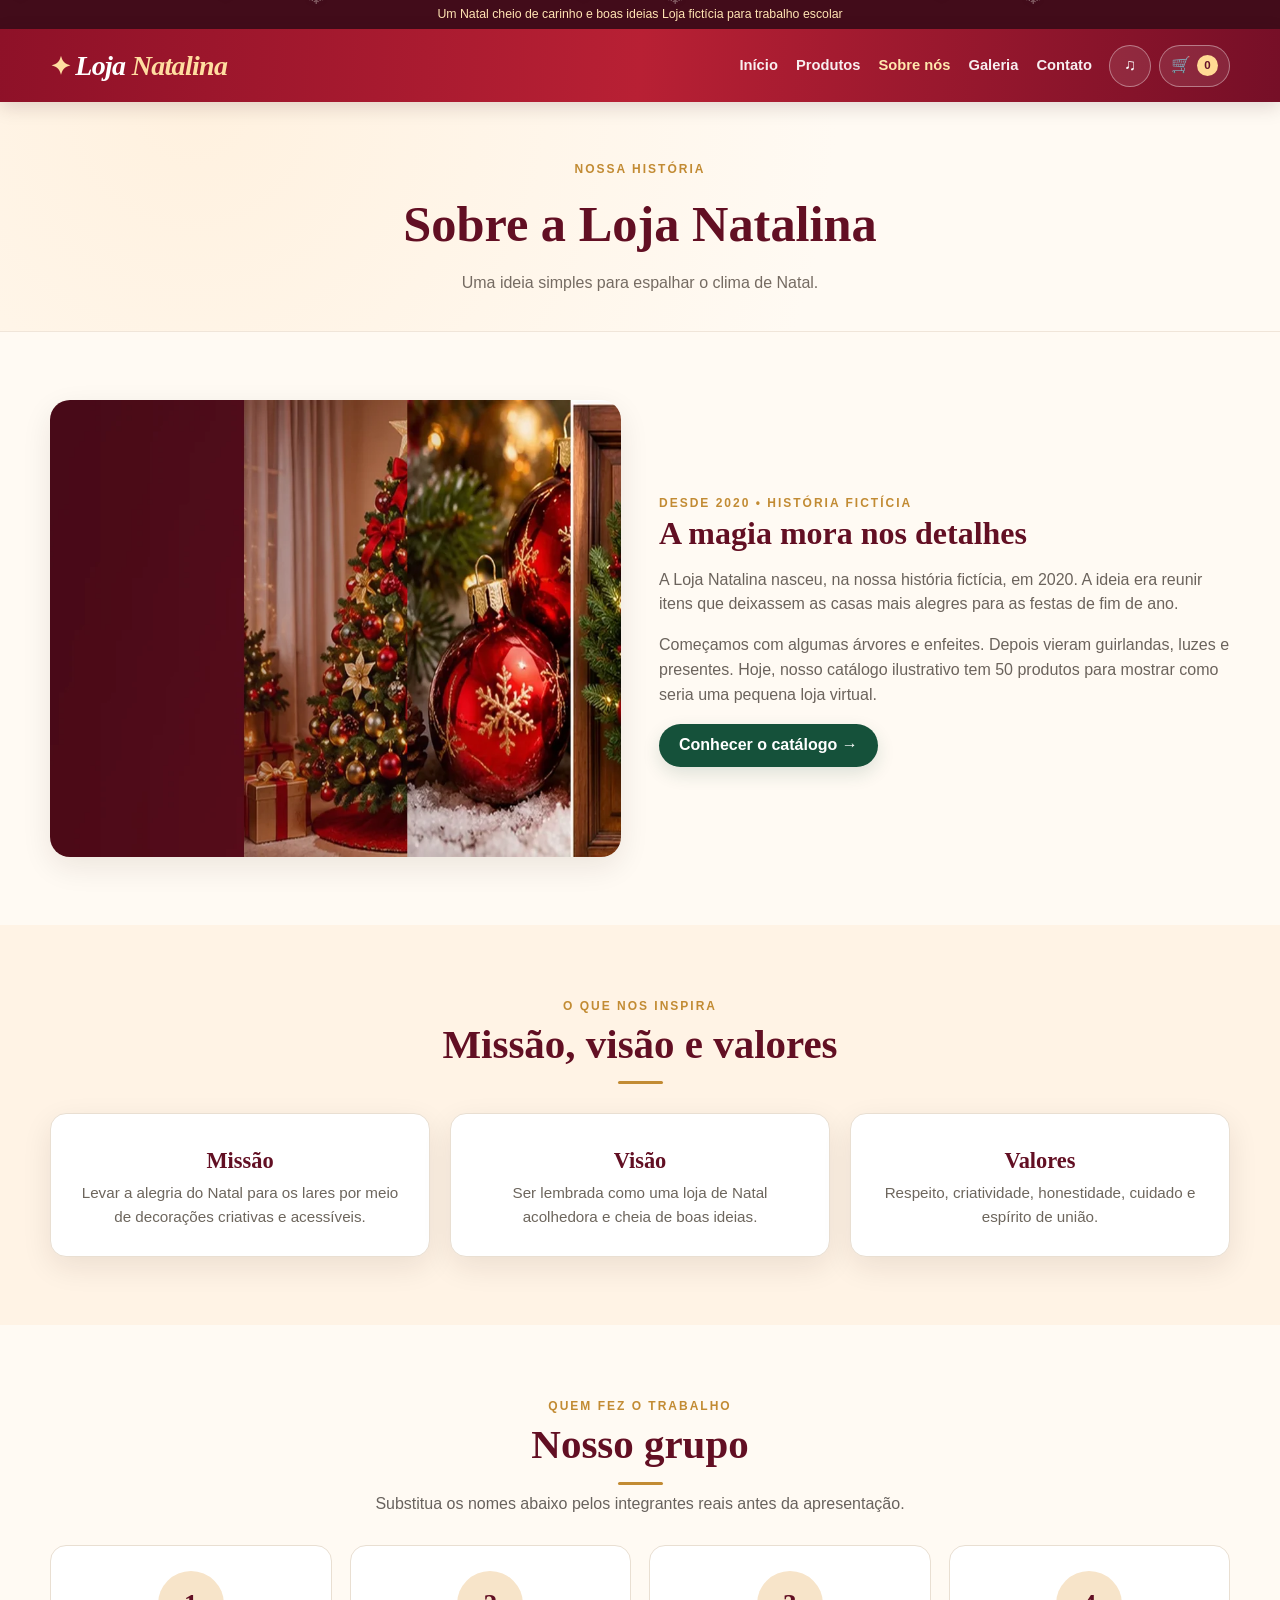
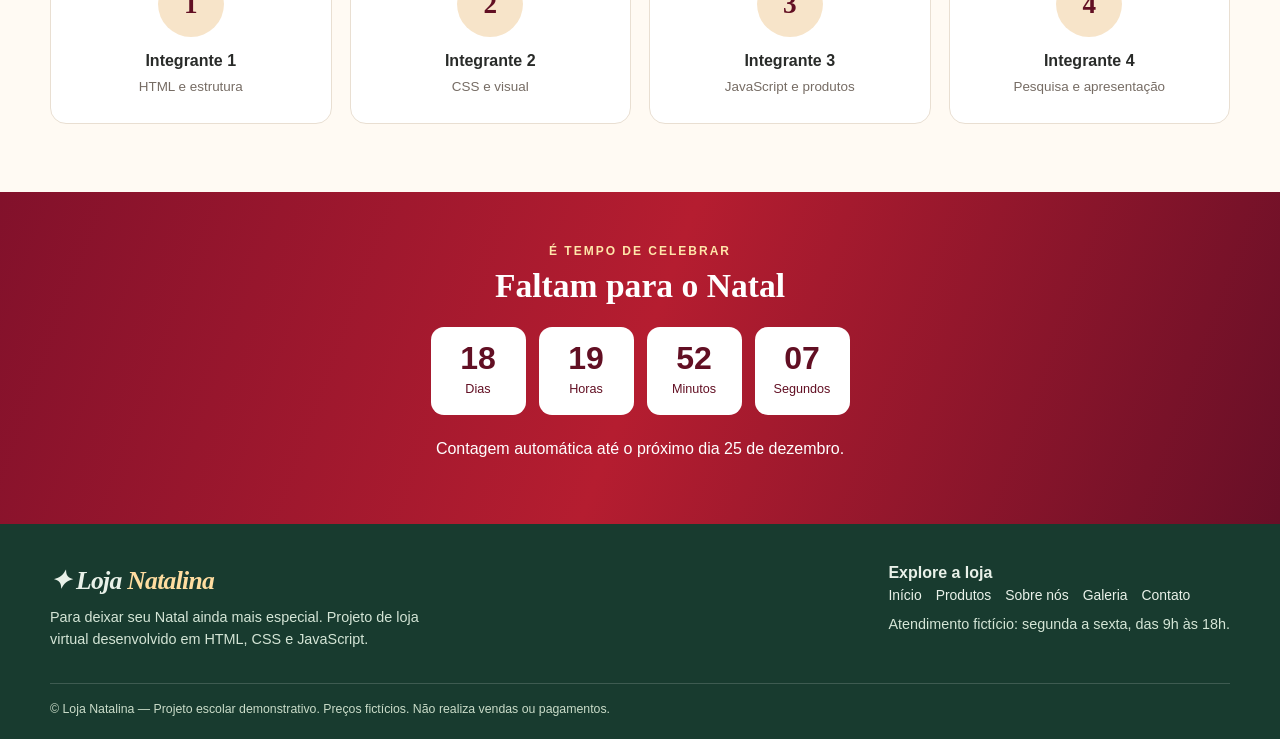
==== sobre.html @ 56fd2775 "Add files via upload" ====
<!DOCTYPE html>
<html lang="pt-BR">
<head>
  <meta charset="UTF-8">
  <meta name="viewport" content="width=device-width, initial-scale=1.0">
  <meta name="description" content="História fictícia, missão, visão, valores e contagem regressiva da Loja Natalina.">
  <meta name="theme-color" content="#8e1128">
  <title>Sobre nós | Loja Natalina</title>
  <link rel="icon" type="image/svg+xml" href="img/banners/favicon.svg">
  <link rel="stylesheet" href="css/style.css">
  <link rel="stylesheet" href="css/responsivo.css">
</head>
<body>
  <div class="topo-aviso">Um Natal cheio de carinho e boas ideias  Loja fictícia para trabalho escolar</div>
  <header class="cabecalho">
    <div class="container barra-navegacao">
      <a class="marca" href="index.html" aria-label="Loja Natalina - página inicial"><span class="icone-marca" aria-hidden="true">✦</span>Loja <span>Natalina</span></a>
      <nav id="menu" class="navegacao" aria-label="Navegação principal">
        <a href="index.html">Início</a>
<a href="produtos.html">Produtos</a>
<a href="sobre.html" class="ativo" aria-current="page">Sobre nós</a>
<a href="galeria.html">Galeria</a>
<a href="contato.html">Contato</a>
      </nav>
      <div class="acoes-topo">
        <button type="button" class="botao-cabecalho" id="botaoSom" title="Ouvir sininho de Natal" aria-label="Ouvir sininho de Natal">♫</button>
        <button type="button" class="botao-cabecalho" id="abrirCarrinho" title="Abrir carrinho" aria-expanded="false" aria-controls="fundoCarrinho" aria-label="Abrir carrinho de demonstração">🛒 <span id="numeroCarrinho" class="numero-carrinho" aria-live="polite">0</span></button>
        <button type="button" class="botao-cabecalho botao-menu" id="botaoMenu" aria-label="Abrir menu" aria-expanded="false" aria-controls="menu">☰</button>
      </div>
    </div>
  </header>
  <main>
    <section class="faixa-titulo"><div class="container"><span class="marca-texto">Nossa história</span><h1>Sobre a Loja Natalina</h1><p>Uma ideia simples para espalhar o clima de Natal.</p></div></section>
    <section class="secao"><div class="container sobre-historia">
      <img src="img/banners/banner-1.webp" alt="Decoração natalina com árvores, luzes e enfeites" loading="lazy">
      <div><span class="marca-texto">Desde 2020 • história fictícia</span><h2>A magia mora nos detalhes</h2>
        <p>A Loja Natalina nasceu, na nossa história fictícia, em 2020. A ideia era reunir itens que deixassem as casas mais alegres para as festas de fim de ano.</p>
        <p>Começamos com algumas árvores e enfeites. Depois vieram guirlandas, luzes e presentes. Hoje, nosso catálogo ilustrativo tem 50 produtos para mostrar como seria uma pequena loja virtual.</p>
        <a href="produtos.html" class="btn btn-verde">Conhecer o catálogo →</a>
      </div>
    </div></section>
    <section class="secao" style="background:#fff3e5"><div class="container">
      <div class="titulo-secao"><span class="marca-texto">O que nos inspira</span><h2>Missão, visão e valores</h2></div>
      <div class="grade-valores">
        <article class="valor-card"><div class="simbolo" aria-hidden="true"></div><h3>Missão</h3><p>Levar a alegria do Natal para os lares por meio de decorações criativas e acessíveis.</p></article>
        <article class="valor-card"><div class="simbolo" aria-hidden="true"></div><h3>Visão</h3><p>Ser lembrada como uma loja de Natal acolhedora e cheia de boas ideias.</p></article>
        <article class="valor-card"><div class="simbolo" aria-hidden="true"></div><h3>Valores</h3><p>Respeito, criatividade, honestidade, cuidado e espírito de união.</p></article>
      </div>
    </div></section>
    <section class="secao"><div class="container"><div class="titulo-secao"><span class="marca-texto">Quem fez o trabalho</span><h2>Nosso grupo</h2><p>Substitua os nomes abaixo pelos integrantes reais antes da apresentação.</p></div>
      <div class="grade-equipe">
        <div class="pessoa-card"><div class="avatar">1</div><h3>Integrante 1</h3><p>HTML e estrutura</p></div>
        <div class="pessoa-card"><div class="avatar">2</div><h3>Integrante 2</h3><p>CSS e visual</p></div>
        <div class="pessoa-card"><div class="avatar">3</div><h3>Integrante 3</h3><p>JavaScript e produtos</p></div>
        <div class="pessoa-card"><div class="avatar">4</div><h3>Integrante 4</h3><p>Pesquisa e apresentação</p></div>
      </div>
    </div></section>
    <section class="contagem-area" aria-label="Contagem regressiva para o Natal"><div class="container"><span class="marca-texto" style="color:#ffe6aa">É tempo de celebrar</span><h2 id="mensagemNatal">Faltam para o Natal</h2>
      <div class="contagem" role="timer"><div class="tempo"><strong id="dias">00</strong><span>Dias</span></div><div class="tempo"><strong id="horas">00</strong><span>Horas</span></div><div class="tempo"><strong id="minutos">00</strong><span>Minutos</span></div><div class="tempo"><strong id="segundos">00</strong><span>Segundos</span></div></div>
      <p>Contagem automática até o próximo dia 25 de dezembro.</p>
    </div></section>

  </main>
  <footer class="rodape">
    <div class="container">
      <div class="rodape-topo">
        <div>
          <a href="index.html" class="marca">✦ Loja <span>Natalina</span></a>
          <p>Para deixar seu Natal ainda mais especial. Projeto de loja virtual desenvolvido em HTML, CSS e JavaScript.</p>
        </div>
        <div>
          <strong>Explore a loja</strong>
          <div class="links-rodape"><a href="index.html">Início</a><a href="produtos.html">Produtos</a><a href="sobre.html">Sobre nós</a><a href="galeria.html">Galeria</a><a href="contato.html">Contato</a></div>
          <p>Atendimento fictício: segunda a sexta, das 9h às 18h.</p>
        </div>
      </div>
      <div class="rodape-inferior">© Loja Natalina — Projeto escolar demonstrativo. Preços fictícios. Não realiza vendas ou pagamentos.</div>
    </div>
  </footer>
  <!-- Carrinho compartilhado em todas as páginas. -->
  <div id="fundoCarrinho" class="fundo-carrinho">
    <aside class="painel-carrinho" role="dialog" aria-modal="true" aria-label="Seu carrinho de demonstração">
      <div class="painel-topo"><h2>Seu carrinho</h2><button type="button" class="botao-fechar" id="fecharCarrinho" aria-label="Fechar carrinho">×</button></div>
      <p>Escolha seus produtos preferidos para ver o total.</p>
      <div id="itensCarrinho" class="itens-carrinho"></div>
      <p id="carrinhoVazio" class="vazio">Seu carrinho está vazio.</p>
      <div class="total-carrinho">
        <p><span>Total</span><span id="totalCarrinho">R$ 0,00</span></p>
        <small>Somente demonstração: nenhuma compra ou cobrança é realizada.</small>
        <button id="limparCarrinho" type="button" class="btn btn-outline" style="width:100%">Esvaziar carrinho</button>
      </div>
    </aside>
  </div>
  <!-- Modal de produto: abre ao clicar em 'Detalhes'. -->
  <dialog id="modalProduto" class="modal" aria-label="Detalhes do produto">
    <div class="modal-corpo">
      <div class="modal-titulo"><h2>Detalhes do produto</h2><button type="button" class="botao-fechar" id="fecharModalProduto" aria-label="Fechar detalhes">×</button></div>
      <div class="modal-produto-grid" id="conteudoModalProduto"></div>
    </div>
  </dialog>
  <div id="toast" class="toast" role="status" aria-live="polite"></div>
  <script src="js/produtos.js"></script>
  <script src="js/script.js"></script>
</body>
</html>
---- css/style.css ----
/* LOJA NATALINA - Estilos principais (HTML + CSS simples) */
:root {
  --vermelho: #a61931;
  --vinho: #620f23;
  --verde: #15513a;
  --verde-claro: #217452;
  --ouro: #c28b33;
  --creme: #fffaf3;
  --texto: #292b29;
  --borda: #e9dfd2;
  --sombra: 0 10px 30px rgba(43, 24, 15, .09);
}
* { box-sizing: border-box; }
html { scroll-behavior: smooth; }
body { margin: 0; min-width: 280px; font-family: Arial, Helvetica, sans-serif; background: var(--creme); color: var(--texto); line-height: 1.55; }
body.sem-rolagem { overflow: hidden; }
a { color: inherit; text-decoration: none; }
button, input, select, textarea { font: inherit; }
button { cursor: pointer; }
img { max-width: 100%; display: block; }
/* Impede que textos longos e caixas causem rolagem lateral. */
main, section, .container { min-width: 0; }
p, h1, h2, h3 { overflow-wrap: break-word; }
:focus-visible { outline: 3px solid var(--ouro); outline-offset: 3px; }
.container { width: min(1180px, calc(100% - 40px)); margin-inline: auto; }
.btn { display: inline-flex; align-items: center; justify-content: center; gap: 8px; min-height: 43px; border: none; padding: 11px 20px; border-radius: 999px; font-weight: 700; line-height: 1.3; text-align: center; transition: transform .2s, background .2s, box-shadow .2s; }
.btn:hover { transform: translateY(-2px); }
.btn-verde { background: var(--verde); color: white; box-shadow: 0 7px 18px #15513a24; }
.btn-verde:hover { background: var(--verde-claro); }
.btn-vermelho { background: var(--vermelho); color: white; }
.btn-vermelho:hover { background: #8b1027; }
.btn-claro { background: white; color: var(--vinho); }
.btn-outline { color: var(--verde); border: 1px solid #aac2b8; background: white; }
.btn-pequeno { min-height: 38px; font-size: .88rem; padding: 8px 13px; }
.btn-texto { background: none; border: 0; color: var(--vinho); text-decoration: underline; font-weight: 700; padding: 8px; }
.etiqueta { display: inline-block; font-size: .72rem; font-weight: 700; color: #72511f; background: #fff1d7; padding: 4px 9px; border-radius: 999px; }
.topo-aviso { background: #420c1a; color: #ffe4b3; text-align: center; padding: 5px 16px; font-size: .77rem; }
.cabecalho { background: linear-gradient(95deg,#8e1128,#b82034 50%,#760f27); color: white; position: sticky; top: 0; z-index: 60; box-shadow: 0 5px 18px #30051626; }
.barra-navegacao { display: flex; align-items: center; min-height: 73px; gap: 17px; }
.marca { font-family: Georgia, serif; font-size: 1.75rem; font-style: italic; font-weight: 700; white-space: nowrap; letter-spacing: -.7px; }
.marca span { color: #ffdda0; }
.marca .icone-marca { font-family: Arial; font-style: normal; font-size: 1.55rem; margin-right: 5px; }
.navegacao { display: flex; gap: 18px; margin-left: auto; align-items: center; white-space: nowrap; }
.navegacao a { font-size: .92rem; font-weight: 700; opacity: .93; padding-block: 10px; }
.navegacao a:hover, .navegacao .ativo { color: #ffe8ae; opacity: 1; }
.acoes-topo { display: flex; gap: 8px; align-items: center; flex-shrink: 0; }
.botao-cabecalho { background: #ffffff18; color: white; border: 1px solid #ffffff63; border-radius: 40px; min-width: 42px; height: 42px; padding: 0 11px; display: inline-flex; align-items: center; justify-content: center; gap: 6px; font-size: 1rem; }
.botao-cabecalho:hover { background: #ffffff31; }
.numero-carrinho { display: grid; place-items: center; background: #ffda94; color: #64112a; border-radius: 50%; font-weight: 800; min-width: 21px; height: 21px; font-size: .72rem; }
.botao-menu { display: none; }
.titulo-secao { text-align: center; margin: 0 auto 29px; max-width: 720px; }
.titulo-secao h1, .titulo-secao h2 { color: var(--vinho); font-family: Georgia, serif; font-size: clamp(1.9rem,3.2vw,2.8rem); line-height: 1.15; margin: 4px 0 7px; }
.titulo-secao p { margin: 0; color: #68625d; }
.titulo-secao h1::after, .titulo-secao h2::after { content: ''; display: block; width: 45px; height: 3px; margin: 13px auto 0; border-radius: 5px; background: var(--ouro); }
.marca-texto { font-size: .75rem; font-weight: 800; letter-spacing: 2px; color: var(--ouro); text-transform: uppercase; }
.secao { padding: 68px 0; }
.secao-curta { padding: 40px 0 65px; }
.faixa-titulo { text-align: center; padding: 54px 0 35px; border-bottom: 1px solid #f0e5d9; background: radial-gradient(circle at 15% 0,#fff1df,#fffaf3 58%); }
.faixa-titulo h1 { font-family: Georgia, serif; font-size: clamp(2.1rem,5vw,3.15rem); color: var(--vinho); margin: 4px 0 8px; }
.faixa-titulo p { margin: 0; color: #756b62; }
/* Carrossel do início */
.hero { position: relative; background: var(--vinho); color: white; overflow: hidden; min-height: 540px; }
.slide { display: none; min-height: 540px; position: relative; background-size: cover; background-position: center; }
.slide.ativo { display: flex; align-items: center; animation: aparecer .5s ease; }
.slide::before { content: ''; position: absolute; inset: 0; background: linear-gradient(90deg,#3a0719e8,#650f22bb 44%,#380b1933 100%); }
.slide .container { position: relative; z-index: 1; }
.slide-conteudo { width: min(590px,70%); padding: 75px 0 100px; }
.slide-conteudo .chamada { font-size: .78rem; color: #ffe8ad; letter-spacing: 2.4px; font-weight: 700; text-transform: uppercase; }
.slide h1, .slide h2 { font-family: Georgia,serif; font-size: clamp(2.7rem,5.5vw,4.7rem); line-height: 1.08; margin: 12px 0 16px; text-shadow: 0 2px 10px #30091a58; }
.slide p { font-size: 1.09rem; line-height: 1.55; max-width: 470px; margin-bottom: 27px; color: #fff5eb; }
.controles-slide { position: absolute; bottom: 24px; left: 50%; transform: translateX(-50%); display: flex; gap: 15px; align-items: center; z-index: 3; }
.seta-slide { border: 1px solid #ffffff90; width: 42px; height: 42px; border-radius: 50%; background: #490e22bd; color: white; font-size: 1.5rem; }
.seta-slide:hover { background: var(--vinho); }
.pontos-slide { display: flex; gap: 8px; }
.ponto-slide { width: 11px; height: 11px; border: none; background: #ffffff7a; border-radius: 99px; padding: 0; }
.ponto-slide.ativo { background: #ffde9e; width: 23px; }
.beneficios { background: var(--verde); color: white; }
.grade-beneficios { display: grid; grid-template-columns: repeat(3,1fr); gap: 25px; padding: 22px 0; }
.beneficio { display: flex; align-items: center; justify-content: center; gap: 12px; }
.beneficio b { display: block; font-size: .95rem; }
.beneficio small { font-size: .79rem; color: #d6efe1; }
.beneficio .simbolo { font-size: 1.7rem; }
/* Cards compartilhados */
.grade-produtos { display: grid; grid-template-columns: repeat(4,minmax(0,1fr)); align-items: stretch; gap: 22px; }
.card-produto { min-width: 0; background: white; border: 1px solid var(--borda); border-radius: 17px; overflow: hidden; box-shadow: var(--sombra); display: flex; flex-direction: column; transition: transform .2s, box-shadow .2s; }
.card-produto:hover { transform: translateY(-4px); box-shadow: 0 15px 32px #39191f20; }
.card-produto .foto { aspect-ratio: 1/1; width: 100%; object-fit: cover; background: #f6eee3; }
.info-produto { min-width: 0; padding: 15px 16px 17px; display: flex; flex: 1; flex-direction: column; }
.info-produto h3 { font-size: 1.04rem; line-height: 1.25; margin: 7px 0 6px; color: var(--vinho); }
.info-produto .descricao { margin: 0 0 12px; font-size: .83rem; color: #6b655e; flex: 1; }
.preco { font-size: 1.16rem; color: var(--vinho); font-weight: 800; margin-bottom: 13px; }
.acoes-produto { display: flex; gap: 7px; flex-wrap: wrap; align-items: stretch; }
.acoes-produto .btn { flex: 1 1 80px; }
.centralizado { text-align: center; margin-top: 30px; }
.faixa-parallax { min-height: 310px; background-image: linear-gradient(90deg,#300817bc,#2705136e),url('../img/banners/banner-3.webp'); background-size: cover; background-position: center 50%; display: flex; align-items: center; color: white; text-align: center; }
.faixa-parallax h2 { font: 700 clamp(2rem,4vw,3.25rem)/1.1 Georgia,serif; margin: 10px 0; }
.faixa-parallax p { margin: 10px auto 24px; max-width: 570px; }
.grade-categorias { display: grid; grid-template-columns: repeat(4,minmax(0,1fr)); gap: 18px; }
.categoria-card { border-radius: 16px; overflow: hidden; display: block; position: relative; min-height: 210px; background: var(--vinho); box-shadow: var(--sombra); }
.categoria-card img { width: 100%; height: 210px; object-fit: cover; transition: transform .3s; opacity: .82; }
.categoria-card:hover img { transform: scale(1.06); }
.categoria-card span { position: absolute; bottom: 0; left: 0; right: 0; padding: 30px 14px 14px; color: white; background: linear-gradient(transparent,#2d081dcc); font-weight: 800; }
/* Produtos */
.filtros { display: grid; grid-template-columns: minmax(0,1fr) minmax(190px,270px) auto; align-items: end; gap: 16px; padding: 22px; background: white; border: 1px solid var(--borda); border-radius: 17px; margin-bottom: 17px; box-shadow: var(--sombra); }
.filtros .campo { min-width: 0; }
.campo label { display: block; margin-bottom: 5px; font-size: .84rem; font-weight: 800; color: #4c433c; }
.campo input, .campo textarea, .campo select { display: block; width: 100%; min-width: 0; color: #292b29; background: white; border: 1px solid #d8cec3; border-radius: 10px; padding: 12px 13px; outline: none; }
.campo input:focus, .campo select:focus, .campo textarea:focus { border-color: var(--verde); box-shadow: 0 0 0 3px #2581581f; }
.campo textarea { resize: vertical; min-height: 130px; }
.linha-resultados { display: flex; align-items: center; justify-content: space-between; gap: 12px; margin-bottom: 20px; font-weight: 700; color: #70665c; }
.vazio { padding: 35px; text-align: center; background: white; border-radius: 16px; border: 1px solid var(--borda); }
/* Sobre */
.sobre-historia { display: grid; grid-template-columns: repeat(2,minmax(0,1fr)); gap: 38px; align-items: center; }
.sobre-historia img { width: 100%; aspect-ratio: 5/4; object-fit: cover; border-radius: 20px; box-shadow: var(--sombra); }
.sobre-historia h2, .bloco-titulo { font: 700 2rem Georgia,serif; color: var(--vinho); margin: 0 0 14px; }
.sobre-historia p { color: #6b635c; }
.grade-valores { display: grid; grid-template-columns: repeat(3,minmax(0,1fr)); gap: 20px; }
.valor-card { border: 1px solid var(--borda); border-radius: 16px; padding: 27px 24px; text-align: center; background: white; box-shadow: var(--sombra); }
.valor-card .simbolo { font-size: 2rem; }
.valor-card h3 { color: var(--vinho); font: 700 1.4rem Georgia,serif; margin: 7px 0; }
.valor-card p { font-size: .95rem; color: #6d665d; margin: 0; }
.grade-equipe { display: grid; grid-template-columns: repeat(4,minmax(0,1fr)); gap: 18px; }
.pessoa-card { padding: 25px 14px; background: white; border: 1px solid var(--borda); border-radius: 16px; text-align: center; }
.avatar { width: 66px; height: 66px; display: grid; place-items: center; border-radius: 50%; margin: 0 auto 12px; background: #f7e4c9; color: var(--vinho); font: 700 1.7rem Georgia,serif; }
.pessoa-card h3 { font-size: 1rem; margin: 5px 0 3px; }
.pessoa-card p { color: #766c64; margin: 0; font-size: .84rem; }
.contagem-area { text-align: center; padding: 46px 0; background: linear-gradient(110deg,#82112b,#b51d30,#680f27); color: white; }
.contagem-area h2 { font: 700 2.1rem Georgia,serif; margin: 4px 0 10px; }
.contagem { display: flex; justify-content: center; gap: 13px; margin: 22px auto; }
.tempo { padding: 14px; background: white; color: var(--vinho); min-width: 95px; border-radius: 13px; }
.tempo strong { font-size: 2rem; display: block; line-height: 1.1; font-variant-numeric: tabular-nums; }
.tempo span { font-size: .79rem; }
/* Galeria */
.grade-galeria { display: grid; grid-template-columns: repeat(4,minmax(0,1fr)); gap: 17px; }
.foto-galeria { padding: 0; border: 0; background: white; border-radius: 15px; overflow: hidden; text-align: left; box-shadow: var(--sombra); }
.foto-galeria img { width: 100%; aspect-ratio: 1/1; object-fit: cover; transition: transform .25s ease; }
.foto-galeria:hover img { transform: scale(1.06); }
.foto-galeria span { display: block; padding: 12px 14px; font-weight: 700; font-size: .88rem; color: var(--vinho); }
/* Contato */
.contato-grid { display: grid; grid-template-columns: minmax(0,1.5fr) minmax(0,.9fr); gap: 25px; align-items: start; }
.formulario, .dados-contato { background: white; border-radius: 18px; border: 1px solid var(--borda); box-shadow: var(--sombra); padding: 27px; }
.formulario h2, .dados-contato h2 { margin: 0 0 19px; font: 700 1.6rem Georgia,serif; color: var(--vinho); }
.formulario .campo { margin-bottom: 17px; }
.erro-campo { min-height: 18px; display: block; color: #a4192a; font-size: .79rem; margin-top: 3px; }
.campo .invalido { border-color: #bc1b35; }
.aviso-form { background: #e9f7ed; color: #165339; border: 1px solid #afddbd; border-radius: 10px; padding: 12px; margin: 13px 0 0; display: none; }
.formulario .observacao { color: #746b61; font-size: .8rem; margin: 13px 0 0; }
.dado { border-bottom: 1px solid var(--borda); padding: 11px 0; }
.dado:last-child { border: none; }
.dado strong { display: block; color: var(--vinho); }
.dado p { margin: 4px 0; color: #645a51; }
.dado a { color: var(--verde); text-decoration: underline; }
/* Rodapé */
.rodape { background: #183b2f; color: #e9f1e9; padding: 37px 0 20px; }
.rodape .rodape-topo { display: flex; justify-content: space-between; align-items: start; gap: 35px; }
.rodape .rodape-topo > div { min-width: 0; }
.rodape .marca { font-size: 1.6rem; }
.rodape p { color: #d4e5d6; font-size: .9rem; margin: 6px 0 10px; max-width: 400px; }
.links-rodape { display: flex; gap: 14px; flex-wrap: wrap; font-size: .87rem; }
.links-rodape a:hover { text-decoration: underline; }
.rodape-inferior { border-top: 1px solid #ffffff2a; margin-top: 22px; padding-top: 16px; font-size: .77rem; color: #cadcc9; }
/* Carrinho de demonstração */
.fundo-carrinho { display: none; position: fixed; inset: 0; z-index: 80; background: #0808088c; }
.fundo-carrinho.aberto { display: block; }
.painel-carrinho { background: white; color: var(--texto); max-width: 420px; width: 100%; height: 100%; height: 100dvh; margin-left: auto; padding: 24px; padding-bottom: max(24px, env(safe-area-inset-bottom)); display: flex; flex-direction: column; box-shadow: -10px 0 35px #11111135; }
.painel-topo { display: flex; align-items: center; justify-content: space-between; }
.painel-topo h2 { font: 700 1.5rem Georgia,serif; color: var(--vinho); margin: 0; }
.botao-fechar { border: none; background: #f7eee8; width: 34px; height: 34px; border-radius: 50%; color: var(--vinho); font-size: 1.2rem; }
.itens-carrinho { overflow-y: auto; flex: 1; padding: 15px 0; }
.item-carrinho { display: grid; grid-template-columns: 70px minmax(0,1fr); gap: 12px; padding: 11px 0; border-bottom: 1px solid var(--borda); }
.item-carrinho img { width: 70px; height: 70px; border-radius: 9px; object-fit: cover; }
.item-carrinho h3 { margin: 0; font-size: .88rem; }
.item-carrinho small { color: var(--vinho); font-weight: 700; }
.quantidade { display: flex; gap: 6px; align-items: center; flex-wrap: wrap; margin-top: 6px; }
.quantidade button { background: #fff5e8; border: 1px solid #daccba; border-radius: 7px; min-width: 27px; height: 27px; }
.quantidade .remover { color: #a61931; border: none; background: transparent; font-size: .77rem; text-decoration: underline; margin-left: auto; }
.total-carrinho { border-top: 1px solid var(--borda); padding-top: 16px; }
.total-carrinho p { display: flex; justify-content: space-between; font-weight: 800; font-size: 1.2rem; color: var(--vinho); margin: 0 0 9px; }
.total-carrinho small { display: block; color: #746c65; margin: 0 0 12px; }
/* Janelas de produtos e galeria */
dialog.modal { border: none; border-radius: 18px; padding: 0; width: min(650px, calc(100vw - 32px)); max-height: 90vh; max-height: 90dvh; overflow-y: auto; box-shadow: 0 23px 70px #0007; background: white; color: var(--texto); }
dialog.modal::backdrop { background: #140813b8; }
.modal-corpo { padding: 24px; }
.modal-titulo { display: flex; justify-content: space-between; gap: 15px; align-items: center; margin-bottom: 15px; }
.modal-titulo h2 { font: 700 1.55rem Georgia,serif; color: var(--vinho); margin: 0; }
.modal-produto-grid { display: grid; grid-template-columns: repeat(2,minmax(0,1fr)); gap: 20px; align-items: center; }
.modal-produto-grid img { border-radius: 12px; aspect-ratio: 1/1; object-fit: cover; }
.modal-produto-grid p { color: #6a635b; }
.modal-foto { width: 100%; max-height: 63vh; object-fit: contain; background: #f4eee8; border-radius: 10px; }
.modal-galeria-controles { display: flex; justify-content: space-between; align-items: center; padding-top: 12px; gap: 8px; }
.modal-galeria-controles span { color: #72665c; font-size: .88rem; text-align: center; }
.toast { position: fixed; z-index: 110; right: 18px; bottom: max(20px, env(safe-area-inset-bottom)); max-width: min(340px,calc(100vw - 36px)); padding: 12px 17px; border-radius: 12px; background: var(--verde); color: white; box-shadow: var(--sombra); display: none; }
.toast.visivel { display: block; animation: aparecer .2s ease; }
.neve { pointer-events: none; position: fixed; top: -20px; z-index: 45; color: #fff9eeac; text-shadow: 0 1px 4px #42102a85; animation: cair linear infinite; }
@keyframes cair { to { transform: translateY(110vh); } }
@keyframes aparecer { from { opacity: .35; } to { opacity: 1; } }
---- css/responsivo.css ----
/* LOJA NATALINA - Ajustes para tablets e celulares. */

/* Tablet: três produtos por linha e menu compacto. */
@media (max-width: 980px) {
  .grade-produtos, .grade-categorias, .grade-galeria {
    grid-template-columns: repeat(3, minmax(0, 1fr));
    gap: 16px;
  }
  .grade-equipe { grid-template-columns: repeat(2, minmax(0, 1fr)); }
  .barra-navegacao { gap: 12px; }
  .marca { font-size: 1.55rem; }
  .navegacao { gap: 12px; }
  .sobre-historia { gap: 22px; }
}

/* O menu deixa de caber antes dos 720px: por isso abre em 900px. */
@media (max-width: 900px) {
  .botao-menu { display: inline-flex; }
  .acoes-topo { margin-left: auto; }
  .barra-navegacao { min-height: 65px; }
  .navegacao {
    display: none;
    position: absolute;
    top: 100%;
    left: 0;
    right: 0;
    margin: 0;
    padding: 10px max(18px, calc((100vw - 1180px) / 2)) 16px;
    background: #790f28;
    box-shadow: 0 14px 20px #2507123d;
    flex-direction: column;
    align-items: stretch;
    gap: 2px;
    white-space: normal;
  }
  .navegacao.aberta { display: flex; }
  .navegacao a { padding: 11px 12px; border-radius: 8px; }
  .navegacao a:hover, .navegacao .ativo { background: #ffffff18; }
  .filtros { grid-template-columns: minmax(0,1fr) minmax(190px,260px); }
  .filtros .limpar-filtro { grid-column: 1 / -1; justify-self: end; }
}

/* Celulares e tablets pequenos. */
@media (max-width: 720px) {
  .container { width: calc(100% - 28px); }
  .hero, .slide { min-height: 480px; }
  .slide-conteudo { width: min(100%, 560px); padding: 65px 0 92px; }
  .slide::before {
    background: linear-gradient(90deg, #430b1ee8, #510e21d6 65%, #3e0a1e88);
  }
  .slide h1, .slide h2 { font-size: clamp(2.1rem, 7.5vw, 3.2rem); }
  .slide p { font-size: 1rem; max-width: 430px; }
  .grade-beneficios { gap: 12px; }
  .beneficio { flex-direction: column; text-align: center; gap: 2px; }
  .grade-produtos, .grade-categorias, .grade-galeria {
    grid-template-columns: repeat(2, minmax(0,1fr));
    gap: 14px;
  }
  .filtros { grid-template-columns: repeat(2, minmax(0,1fr)); }
  .filtros .limpar-filtro { grid-column: 1 / -1; justify-self: stretch; }
  .sobre-historia, .contato-grid { grid-template-columns: minmax(0, 1fr); }
  .grade-valores { grid-template-columns: 1fr; gap: 13px; }
  .secao { padding: 48px 0; }
  .secao-curta { padding: 30px 0 48px; }
  .faixa-titulo { padding: 42px 0 27px; }
  .rodape .rodape-topo { flex-direction: column; gap: 22px; }
  .modal-produto-grid { grid-template-columns: minmax(0, 1fr); }
  .modal-produto-grid img { max-height: 240px; width: 100%; }
}

/* Celulares de até 460px: textos e botões sem cortes. */
@media (max-width: 460px) {
  .topo-aviso { font-size: .7rem; padding: 5px 8px; }
  .marca { font-size: 1.18rem; letter-spacing: -.6px; }
  .marca .icone-marca { font-size: 1.13rem; margin-right: 2px; }
  .barra-navegacao { gap: 6px; }
  .acoes-topo { gap: 5px; }
  .botao-cabecalho { min-width: 36px; height: 36px; padding: 0 7px; }
  .numero-carrinho { min-width: 19px; height: 19px; font-size: .67rem; }
  .hero, .slide { min-height: 460px; }
  .slide-conteudo { padding: 58px 0 95px; }
  .slide h1, .slide h2 { font-size: clamp(2rem, 9vw, 2.55rem); }
  .slide p { font-size: .95rem; }
  .controles-slide { bottom: 17px; }
  .grade-beneficios { grid-template-columns: 1fr; gap: 8px; padding: 14px 0; }
  .beneficio { flex-direction: row; text-align: left; justify-content: flex-start; gap: 12px; }
  .beneficio .simbolo { width: 27px; font-size: 1.5rem; text-align: center; }
  .beneficio b { font-size: .85rem; }
  .beneficio small { font-size: .72rem; }
  .grade-produtos { gap: 11px; }
  .info-produto { padding: 11px 10px 12px; }
  .info-produto h3 { font-size: .91rem; }
  .info-produto .descricao { font-size: .77rem; }
  .preco { font-size: 1.05rem; }
  .acoes-produto { flex-direction: column; }
  .acoes-produto .btn { flex: auto; width: 100%; font-size: .81rem; padding: 9px 5px; }
  .grade-galeria { gap: 9px; }
  .foto-galeria span { padding: 8px; font-size: .77rem; }
  .filtros { grid-template-columns: 1fr; padding: 15px; gap: 13px; }
  .filtros .limpar-filtro { grid-column: auto; }
  .linha-resultados { flex-wrap: wrap; font-size: .86rem; }
  .grade-equipe { gap: 11px; }
  .contagem { gap: 7px; }
  .tempo { min-width: 0; flex: 1; max-width: 90px; padding: 10px 5px; }
  .tempo strong { font-size: 1.45rem; }
  .tempo span { font-size: .7rem; }
  .formulario, .dados-contato { padding: 19px; }
  .painel-carrinho { padding: 16px; padding-bottom: max(16px, env(safe-area-inset-bottom)); }
  .modal-corpo { padding: 15px; }
  .modal-titulo h2 { font-size: 1.25rem; }
  .modal-galeria-controles { flex-wrap: wrap; }
  .modal-galeria-controles span { order: -1; flex-basis: 100%; }
}

/* Em telas muito estreitas, um produto por linha fica legível. */
@media (max-width: 340px) {
  .marca { font-size: 1rem; }
  .marca .icone-marca { font-size: .98rem; }
  .botao-cabecalho { min-width: 33px; height: 34px; padding: 0 5px; }
  .grade-produtos, .grade-galeria, .grade-categorias { grid-template-columns: 1fr; }
}

/* Respeita as configurações de acessibilidade do aparelho. */
@media (prefers-reduced-motion: reduce) {
  *, *::before, *::after {
    scroll-behavior: auto !important;
    animation-duration: .01ms !important;
    transition-duration: .01ms !important;
  }
  .neve { display: none; }
}
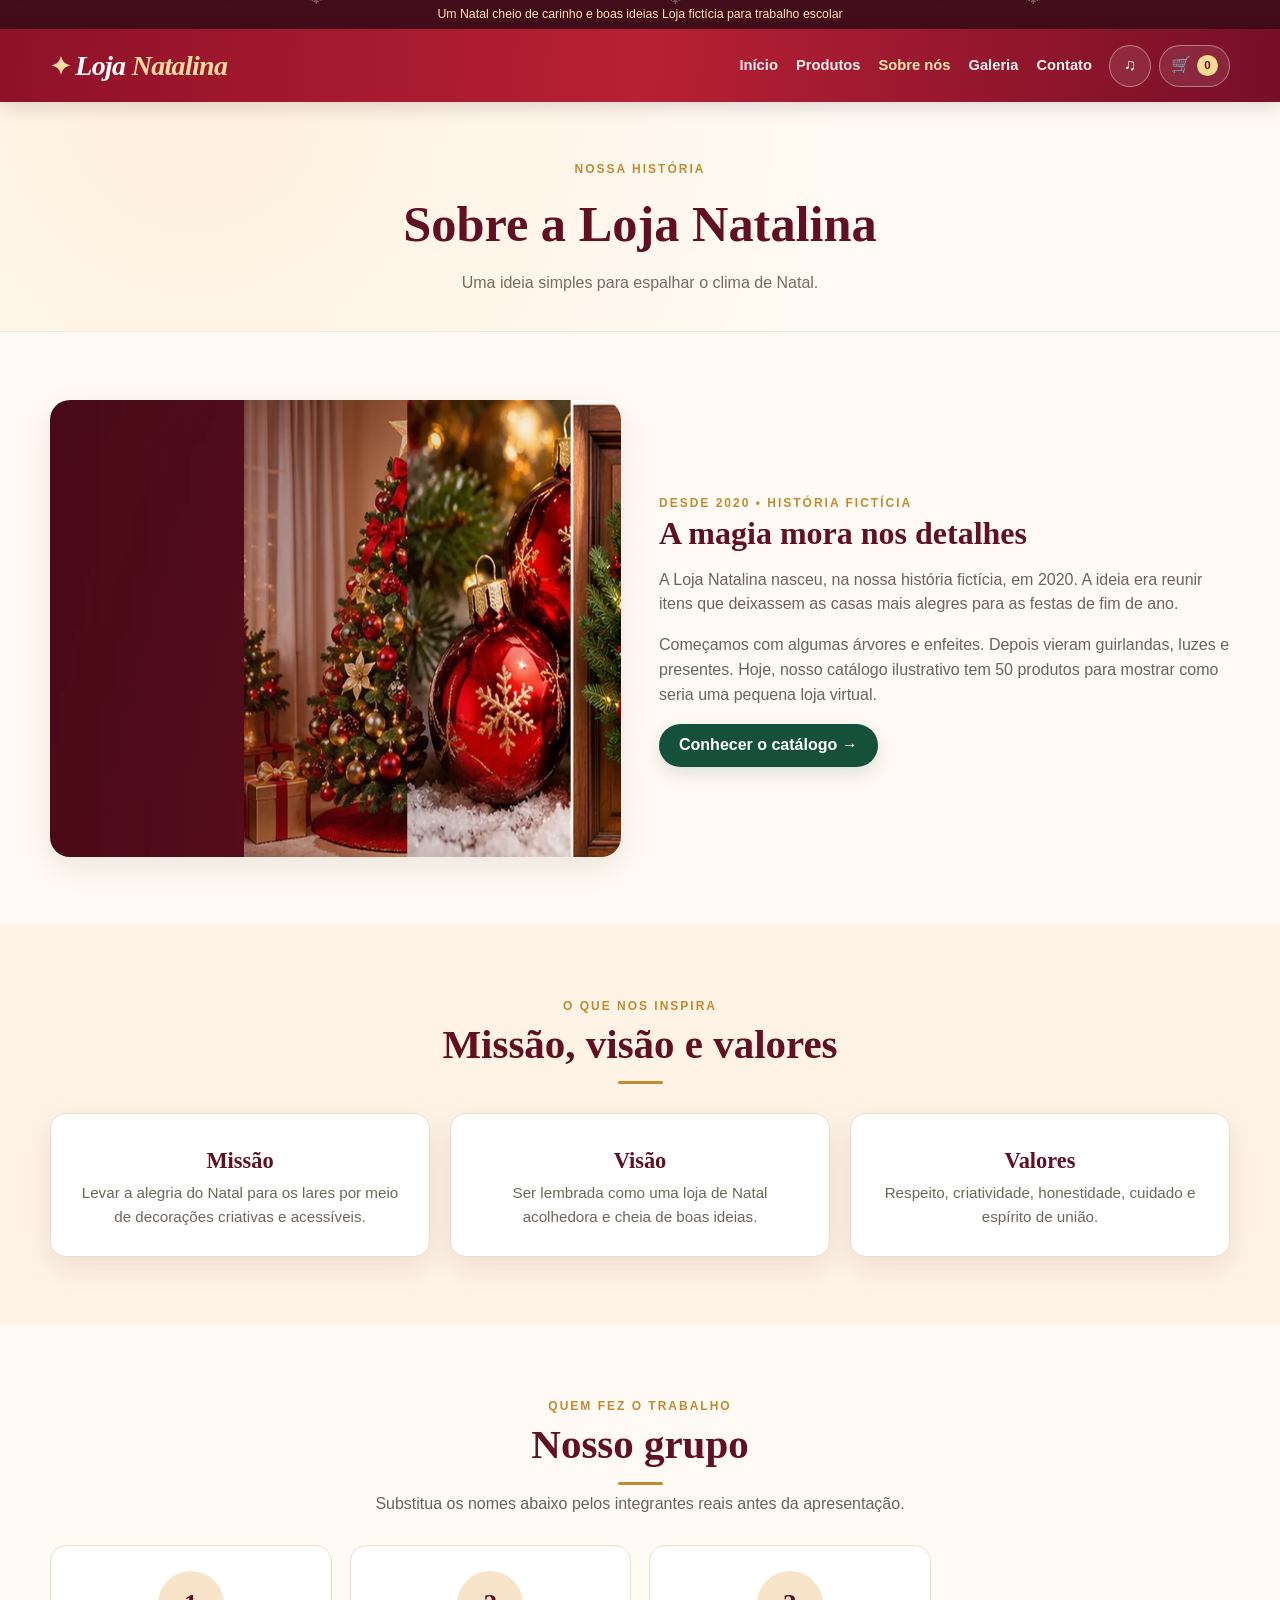
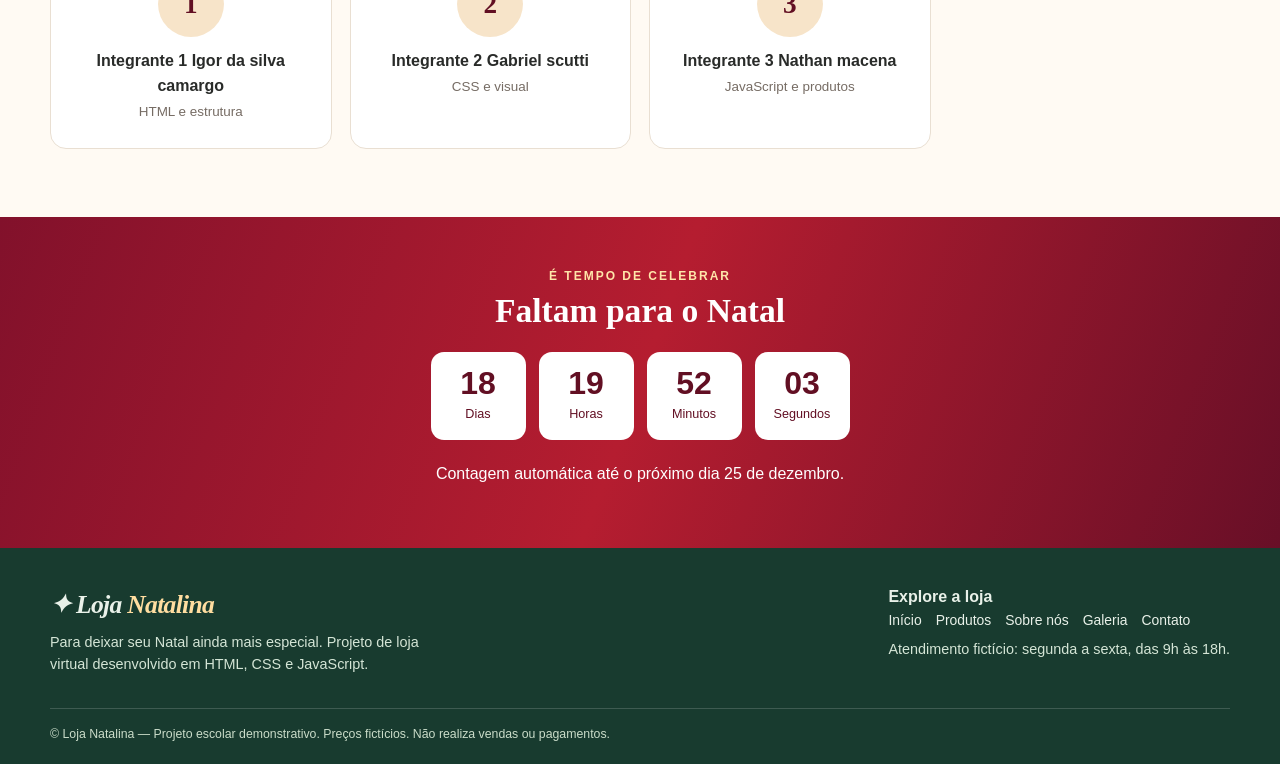
==== commit bc8b30ad: "Replace placeholder names with actual team members Updated team member names and roles in the HTML." ====
--- a/sobre.html
+++ b/sobre.html
@@ -49,10 +49,10 @@
     </div></section>
     <section class="secao"><div class="container"><div class="titulo-secao"><span class="marca-texto">Quem fez o trabalho</span><h2>Nosso grupo</h2><p>Substitua os nomes abaixo pelos integrantes reais antes da apresentação.</p></div>
       <div class="grade-equipe">
-        <div class="pessoa-card"><div class="avatar">1</div><h3>Integrante 1</h3><p>HTML e estrutura</p></div>
-        <div class="pessoa-card"><div class="avatar">2</div><h3>Integrante 2</h3><p>CSS e visual</p></div>
-        <div class="pessoa-card"><div class="avatar">3</div><h3>Integrante 3</h3><p>JavaScript e produtos</p></div>
-        <div class="pessoa-card"><div class="avatar">4</div><h3>Integrante 4</h3><p>Pesquisa e apresentação</p></div>
+        <div class="pessoa-card"><div class="avatar">1</div><h3>Integrante 1 Igor da silva camargo </h3><p>HTML e estrutura</p></div>
+        <div class="pessoa-card"><div class="avatar">2</div><h3>Integrante 2 Gabriel scutti</h3><p>CSS e visual</p></div>
+        <div class="pessoa-card"><div class="avatar">3</div><h3>Integrante 3 Nathan macena </h3><p>JavaScript e produtos</p></div>
+       
       </div>
     </div></section>
     <section class="contagem-area" aria-label="Contagem regressiva para o Natal"><div class="container"><span class="marca-texto" style="color:#ffe6aa">É tempo de celebrar</span><h2 id="mensagemNatal">Faltam para o Natal</h2>
